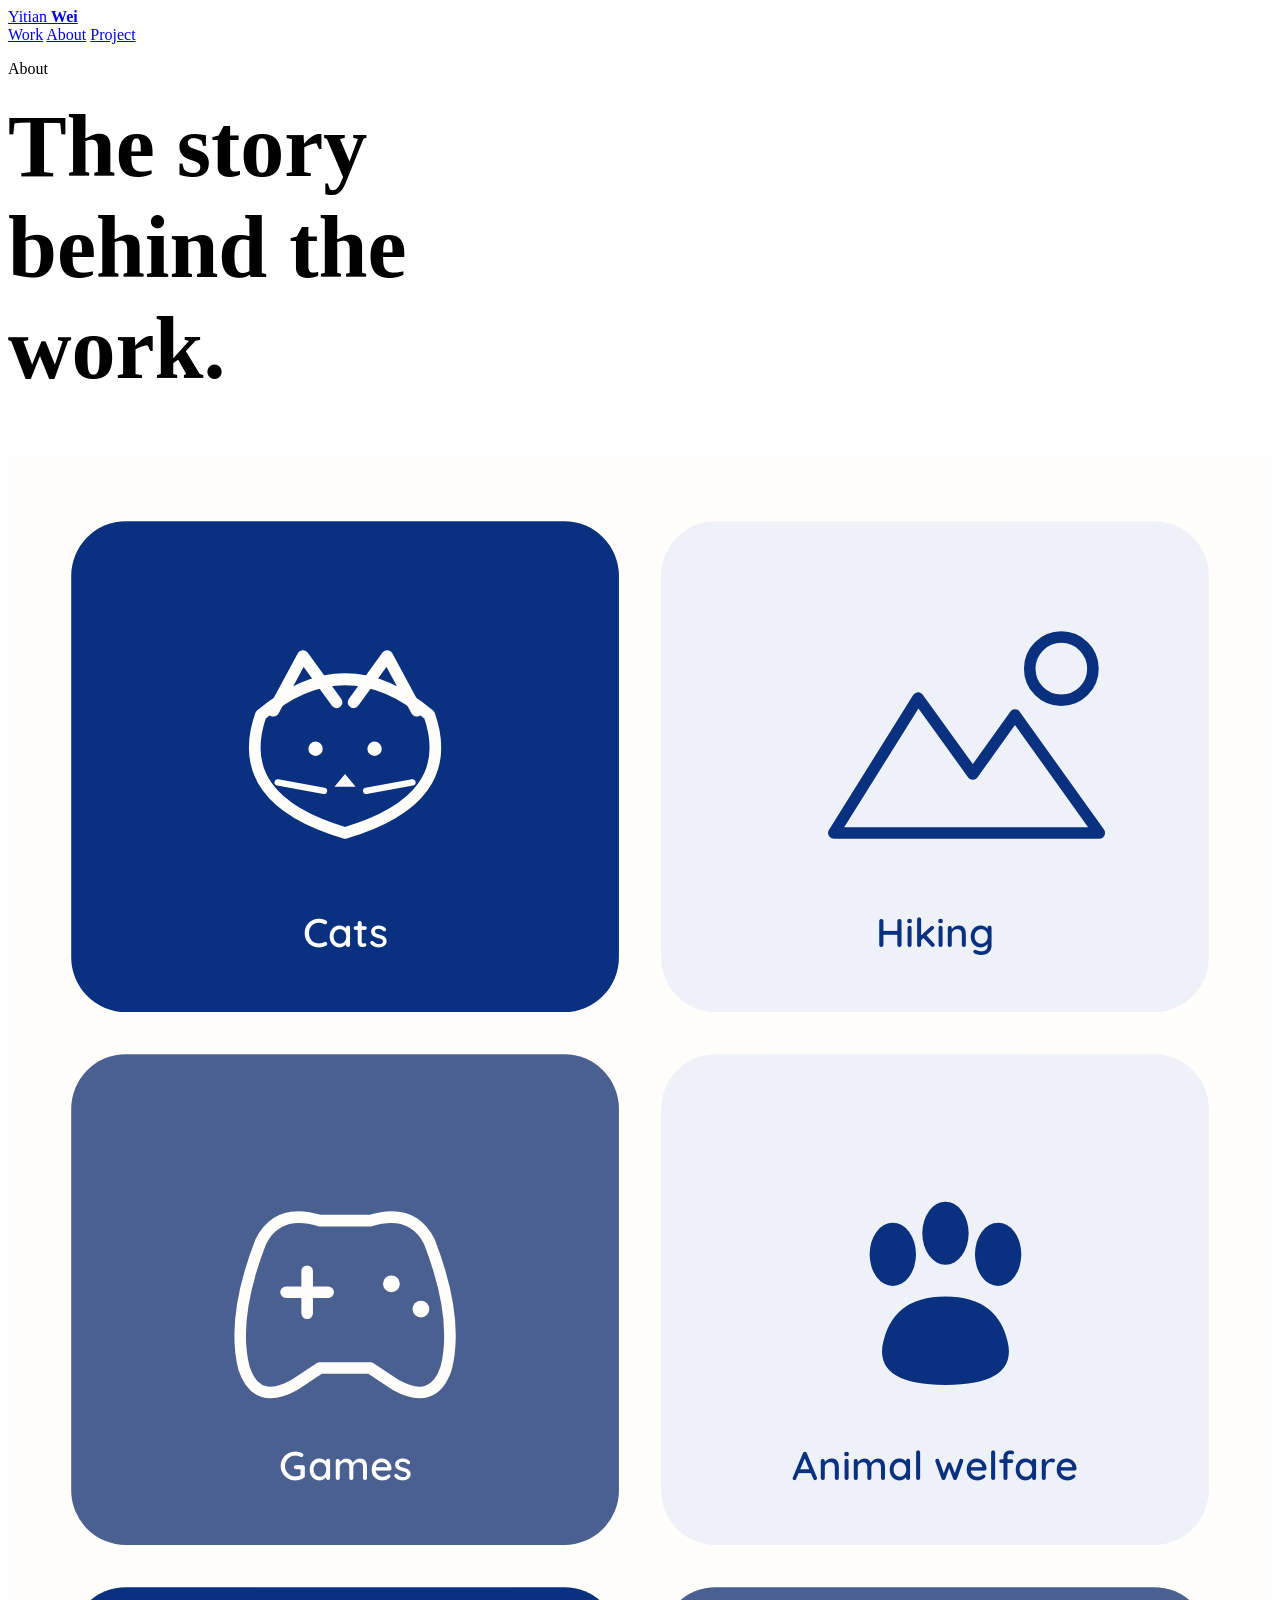
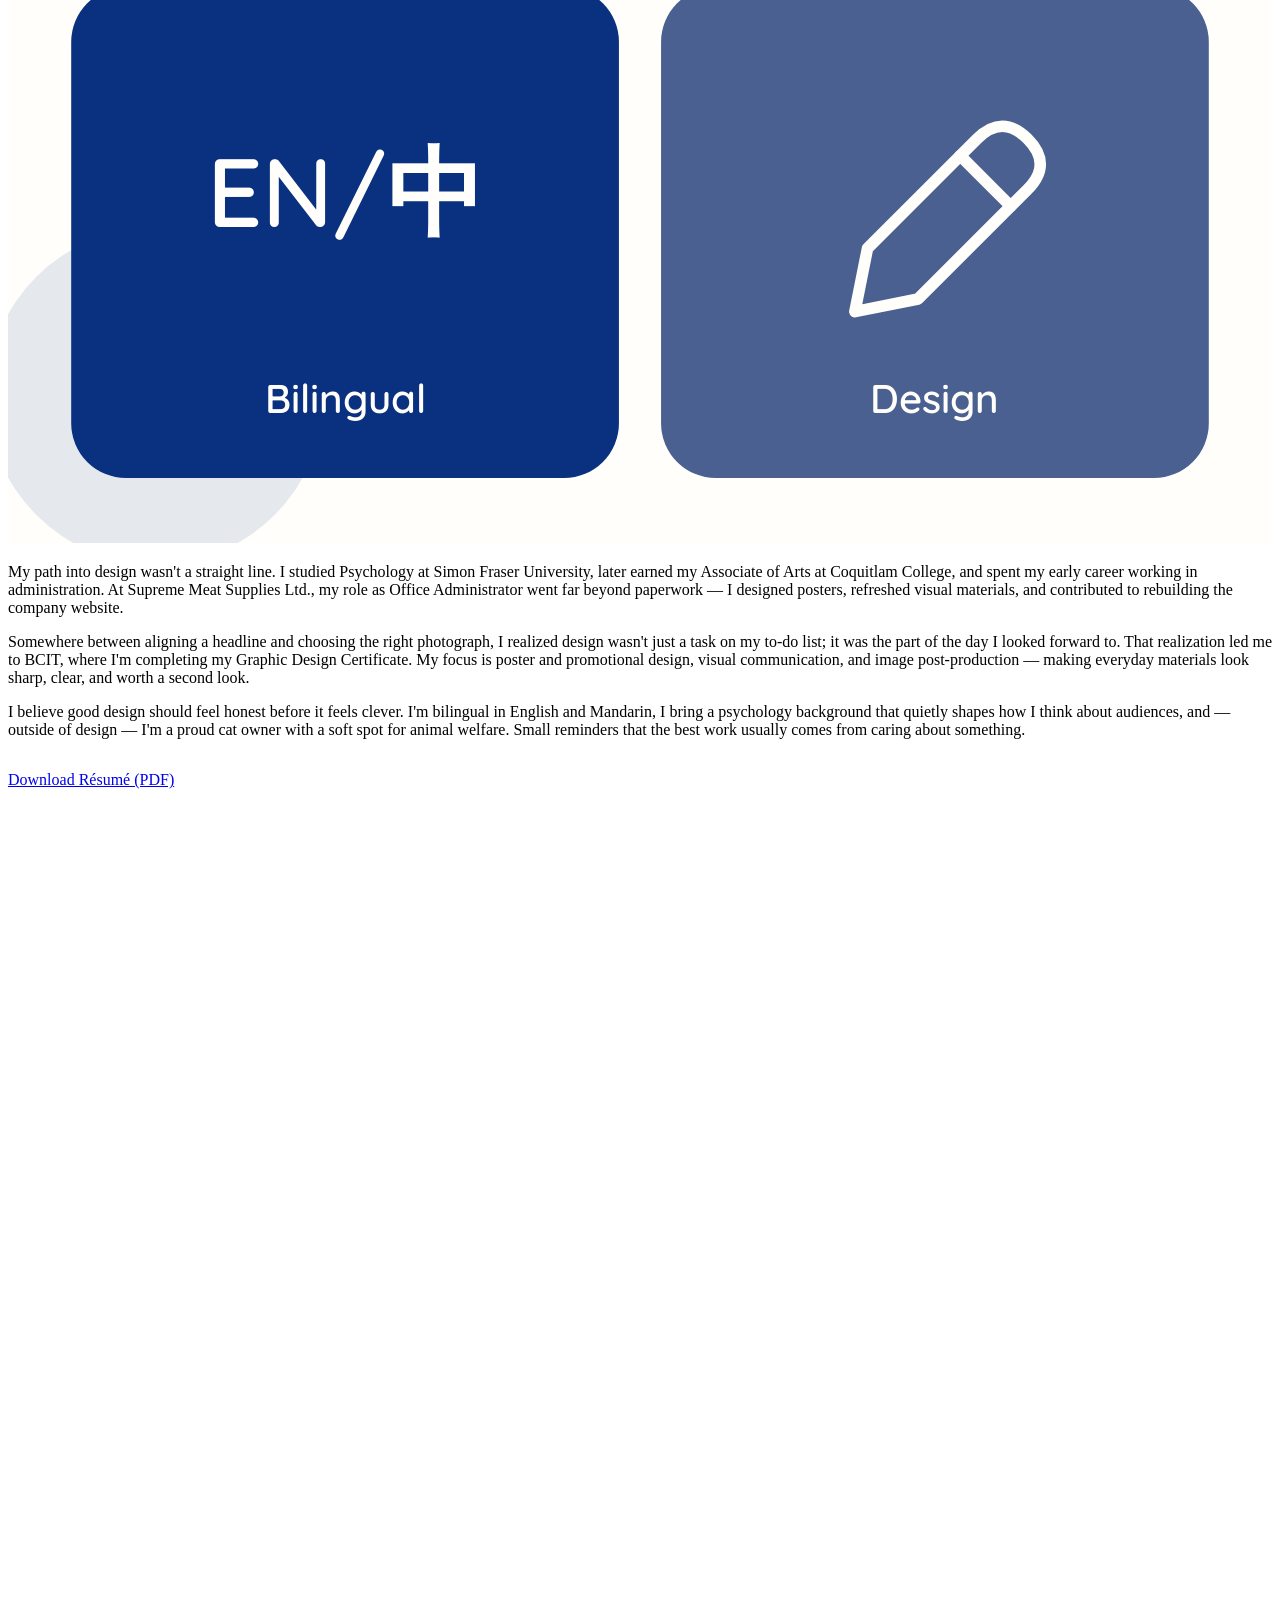
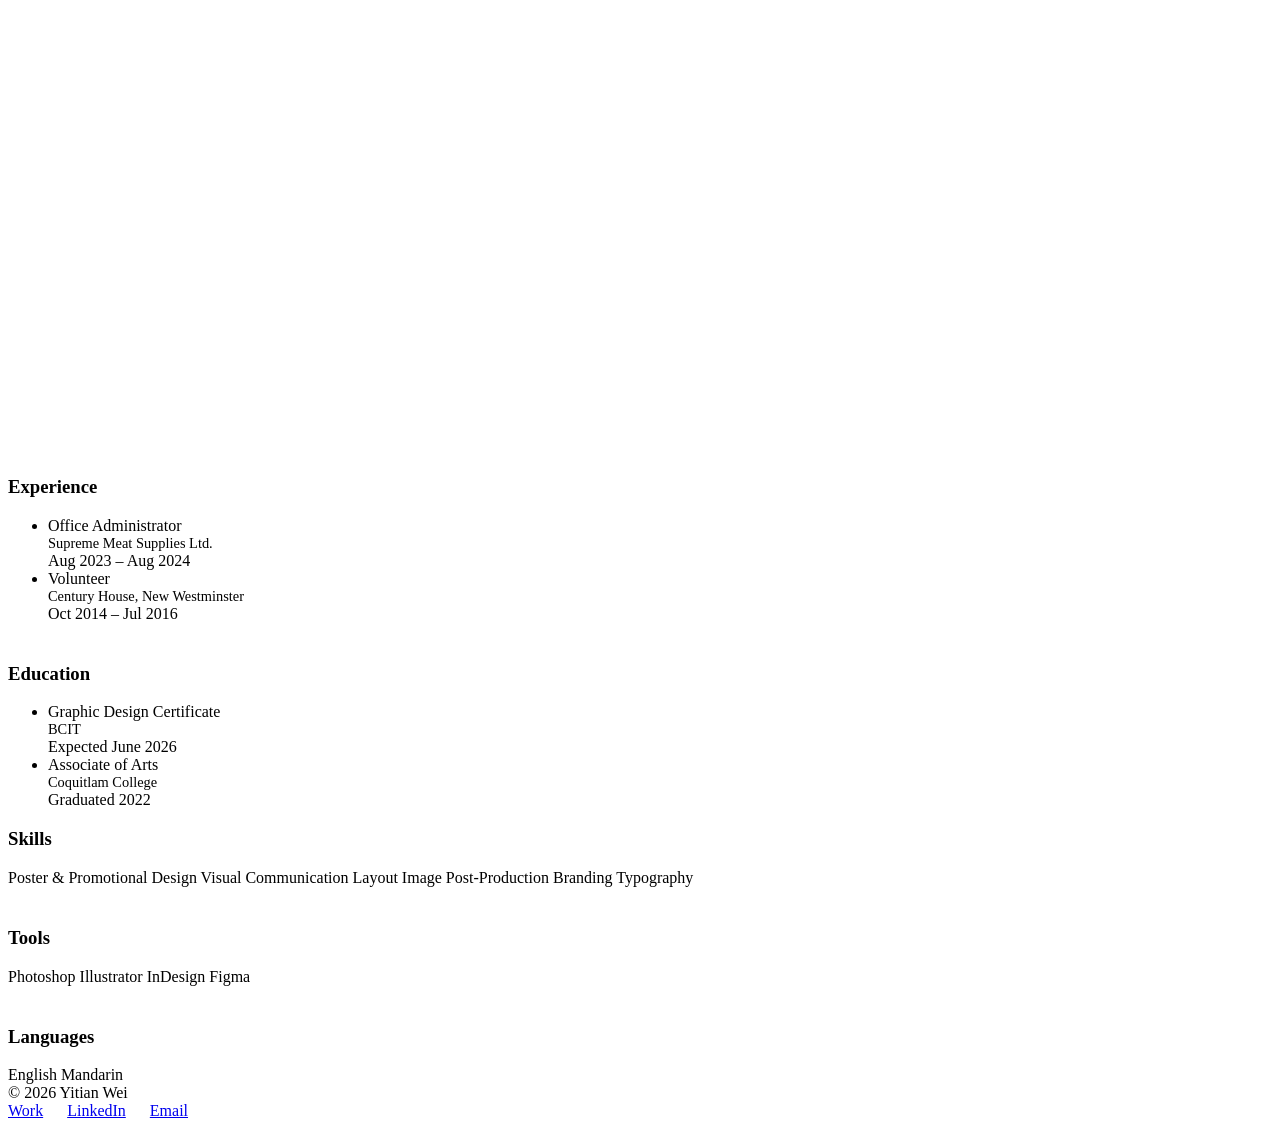
==== about.html @ aaa8920e "Add files via upload" ====
<!DOCTYPE html>
<html lang="en">
<head>
  <meta charset="UTF-8" />
  <meta name="viewport" content="width=device-width, initial-scale=1.0" />
  <title>About — Yitian Wei</title>
  <meta name="description" content="The story behind the work: Yitian Wei's path from administration into graphic design." />
  <link rel="preconnect" href="https://fonts.googleapis.com" />
  <link rel="preconnect" href="https://fonts.gstatic.com" crossorigin />
  <link href="https://fonts.googleapis.com/css2?family=Quicksand:wght@300;400;500;600;700&display=swap" rel="stylesheet" />
  <link rel="stylesheet" href="css/styles.css" />
</head>
<body>
  <div class="blob blob--1"></div>
  <div class="blob blob--2"></div>

  <!-- NAV -->
  <nav class="nav">
    <div class="nav__inner">
      <a class="nav__logo" href="index.html">Yitian <b>Wei</b></a>
      <div class="nav__links">
        <a href="index.html">Work</a>
        <a href="about.html" aria-current="page">About</a>
        <a href="work-personal-identity.html">Project</a>
      </div>
    </div>
  </nav>

  <!-- INTRO -->
  <header class="section wrap" style="padding-bottom:0;">
    <p class="eyebrow reveal d1">About</p>
    <h1 class="reveal d2" style="font-size:clamp(2.6rem,7vw,5.5rem); margin-top:18px; max-width:14ch;">The story behind the work.</h1>
  </header>

  <!-- BODY -->
  <section class="section wrap">
    <div class="about-grid">

      <!-- PORTRAIT → on-brand "interests" collage (no photo) -->
      <div class="portrait reveal d2" style="background:var(--paper-2);">
        <svg viewBox="0 0 600 800" width="100%" height="100%" preserveAspectRatio="xMidYMid slice" xmlns="http://www.w3.org/2000/svg" role="img" aria-label="A few things I love: cats, hiking, games, animal welfare, bilingual, design">
          <defs>
            <style>
              .lbl { font-family:'Quicksand',sans-serif; font-weight:600; font-size:19px; }
              .ic  { fill:none; stroke-width:5.5; stroke-linecap:round; stroke-linejoin:round; }
            </style>
          </defs>
          <rect width="600" height="800" fill="#FFFEFA"/>
          <!-- soft brand blobs -->
          <path d="M520 70 q70 30 30 90 q-50 50 -90 10 q-40 -60 60 -100 z" fill="#496091" opacity="0.16"/>
          <circle cx="70" cy="730" r="80" fill="#093180" opacity="0.10"/>

          <!-- A · Cat (cobalt) -->
          <rect x="30" y="30" width="260" height="233" rx="26" fill="#093180"/>
          <g stroke="#FFFEFA" class="ic">
            <path d="M126 120 l14 -26 l16 22"/>
            <path d="M194 120 l-14 -26 l-16 22"/>
            <path d="M120 122 q40 -34 80 0 q14 40 -40 56 q-54 -16 -40 -56 z"/>
          </g>
          <circle cx="146" cy="138" r="3.4" fill="#FFFEFA"/><circle cx="174" cy="138" r="3.4" fill="#FFFEFA"/>
          <path d="M160 150 l-5 6 h10 z" fill="#FFFEFA"/>
          <g stroke="#FFFEFA" stroke-width="3" stroke-linecap="round"><path d="M150 158 l-22 -4"/><path d="M170 158 l22 -4"/></g>
          <text x="160" y="232" text-anchor="middle" class="lbl" fill="#FFFEFA">Cats</text>

          <!-- B · Hiking (light) -->
          <rect x="310" y="30" width="260" height="233" rx="26" fill="#EEF1F8"/>
          <circle cx="500" cy="100" r="15" stroke="#093180" class="ic"/>
          <path d="M392 178 l40 -64 l26 36 l20 -28 l40 56 z" stroke="#093180" class="ic"/>
          <text x="440" y="232" text-anchor="middle" class="lbl" fill="#093180">Hiking</text>

          <!-- C · Games (muted) -->
          <rect x="30" y="283" width="260" height="233" rx="26" fill="#496091"/>
          <g stroke="#FFFEFA" class="ic">
            <path d="M120 372 q-14 36 -8 60 q6 18 24 8 l12 -8 h24 l12 8 q18 10 24 -8 q6 -24 -8 -60 q-8 -16 -28 -10 h-24 q-20 -6 -28 10 z"/>
            <path d="M132 396 h20 M142 386 v20"/>
          </g>
          <circle cx="182" cy="392" r="4" fill="#FFFEFA"/><circle cx="196" cy="404" r="4" fill="#FFFEFA"/>
          <text x="160" y="485" text-anchor="middle" class="lbl" fill="#FFFEFA">Games</text>

          <!-- D · Animal welfare paw (light) -->
          <rect x="310" y="283" width="260" height="233" rx="26" fill="#EEF1F8"/>
          <g fill="#093180">
            <ellipse cx="420" cy="378" rx="11" ry="15"/><ellipse cx="445" cy="368" rx="11" ry="15"/>
            <ellipse cx="470" cy="378" rx="11" ry="15"/>
            <path d="M445 398 q-26 0 -30 24 q-2 18 30 18 q32 0 30 -18 q-4 -24 -30 -24 z"/>
          </g>
          <text x="440" y="485" text-anchor="middle" class="lbl" fill="#093180">Animal welfare</text>

          <!-- E · Bilingual (cobalt) -->
          <rect x="30" y="536" width="260" height="233" rx="26" fill="#093180"/>
          <text x="160" y="650" text-anchor="middle" font-family="Quicksand,sans-serif" font-weight="600" font-size="46" fill="#FFFEFA">EN/中</text>
          <text x="160" y="738" text-anchor="middle" class="lbl" fill="#FFFEFA">Bilingual</text>

          <!-- F · Design (muted) -->
          <rect x="310" y="536" width="260" height="233" rx="26" fill="#496091"/>
          <g stroke="#FFFEFA" class="ic">
            <path d="M408 660 l52 -52 q12 -12 24 0 q12 12 0 24 l-52 52 l-30 6 z"/>
            <path d="M452 616 l24 24"/>
          </g>
          <text x="440" y="738" text-anchor="middle" class="lbl" fill="#FFFEFA">Design</text>
        </svg>
      </div>

      <!-- PROSE -->
      <div class="prose lead reveal d3">
        <p>
          My path into design wasn't a straight line. I studied Psychology at Simon Fraser
          University, later earned my Associate of Arts at Coquitlam College, and spent my
          early career working in administration. At Supreme Meat Supplies Ltd., my role as
          Office Administrator went far beyond paperwork — I designed posters, refreshed
          visual materials, and contributed to rebuilding the company website.
        </p>
        <p>
          Somewhere between aligning a headline and choosing the right photograph, I realized
          design wasn't just a task on my to-do list; it was the part of the day I looked
          forward to. That realization led me to BCIT, where I'm completing my Graphic Design
          Certificate. My focus is poster and promotional design, visual communication, and
          image post-production — making everyday materials look sharp, clear, and worth a
          second look.
        </p>
        <p>
          I believe good design should feel honest before it feels clever. I'm bilingual in
          English and Mandarin, I bring a psychology background that quietly shapes how I think
          about audiences, and — outside of design — I'm a proud cat owner with a soft spot for
          animal welfare. Small reminders that the best work usually comes from caring about
          something.
        </p>
        <p style="margin-top:2em;">
          <a class="btn" href="Yitian_Wei_GraphicDesigner_2026.pdf" download>
            Download Résumé (PDF)
            <svg viewBox="0 0 24 24" fill="none" stroke-width="1.6"><path d="M12 3v12m0 0 4-4m-4 4-4-4M5 21h14"/></svg>
          </a>
        </p>
      </div>
    </div>

    <!-- FACTS -->
    <div class="facts">
      <div class="reveal d3">
        <h3>Experience</h3>
        <ul>
          <li>
            <div class="role">Office Administrator</div>
            <div class="muted" style="font-size:0.9rem;">Supreme Meat Supplies Ltd.</div>
            <div class="when">Aug 2023 – Aug 2024</div>
          </li>
          <li>
            <div class="role">Volunteer</div>
            <div class="muted" style="font-size:0.9rem;">Century House, New Westminster</div>
            <div class="when">Oct 2014 – Jul 2016</div>
          </li>
        </ul>

        <h3 style="margin-top:40px;">Education</h3>
        <ul>
          <li>
            <div class="role">Graphic Design Certificate</div>
            <div class="muted" style="font-size:0.9rem;">BCIT</div>
            <div class="when">Expected June 2026</div>
          </li>
          <li>
            <div class="role">Associate of Arts</div>
            <div class="muted" style="font-size:0.9rem;">Coquitlam College</div>
            <div class="when">Graduated 2022</div>
          </li>
        </ul>
      </div>

      <div class="reveal d4">
        <h3>Skills</h3>
        <div class="skills-tags">
          <span>Poster &amp; Promotional Design</span>
          <span>Visual Communication</span>
          <span>Layout</span>
          <span>Image Post-Production</span>
          <span>Branding</span>
          <span>Typography</span>
        </div>

        <h3 style="margin-top:40px;">Tools</h3>
        <div class="skills-tags">
          <span>Photoshop</span>
          <span>Illustrator</span>
          <span>InDesign</span>
          <span>Figma</span>
        </div>

        <h3 style="margin-top:40px;">Languages</h3>
        <div class="skills-tags">
          <span>English</span>
          <span>Mandarin</span>
        </div>
      </div>
    </div>
  </section>

  <!-- FOOTER -->
  <footer class="footer">
    <div class="footer__inner">
      <span class="copy">© 2026 Yitian Wei</span>
      <div style="display:flex; gap:24px;">
        <a href="index.html">Work</a>
        <a href="https://www.linkedin.com/in/yitianw/" target="_blank" rel="noopener">LinkedIn</a>
        <a href="mailto:yitianweibiz@gmail.com">Email</a>
      </div>
    </div>
  </footer>

</body>
</html>
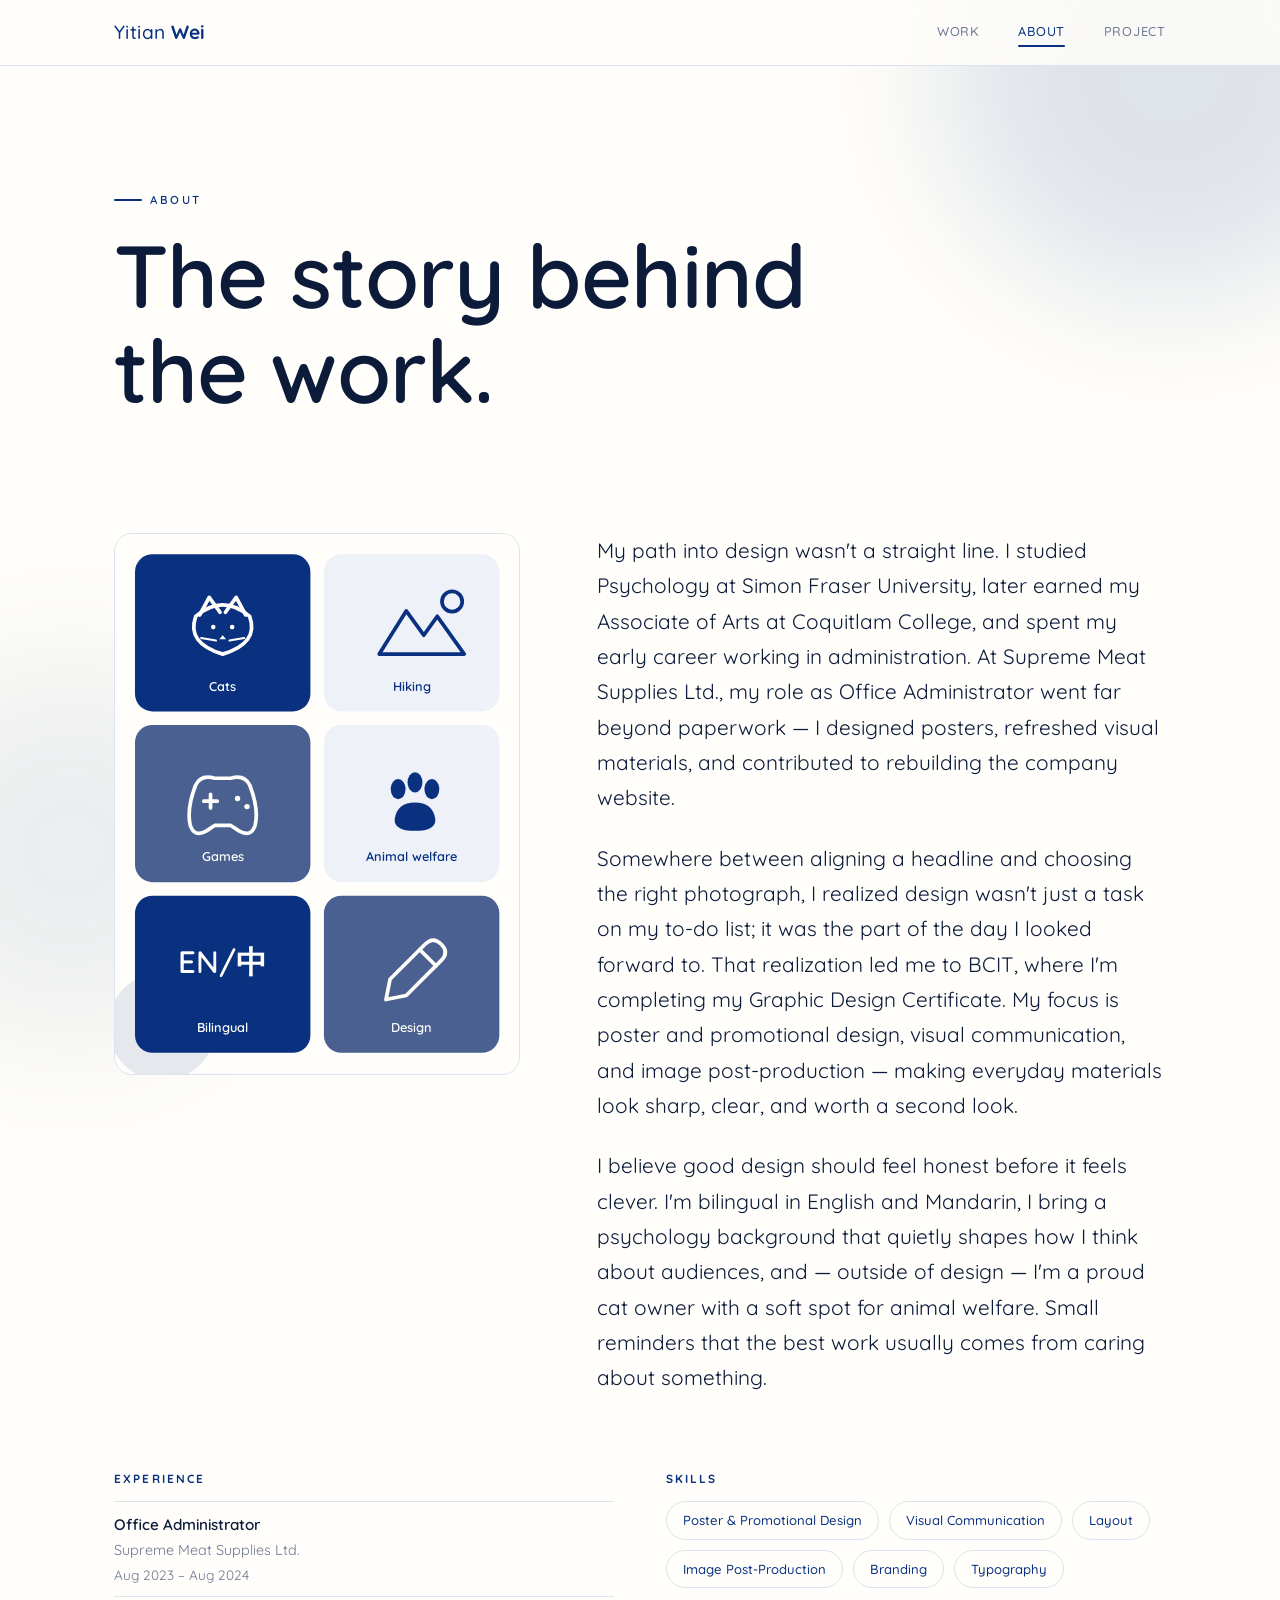
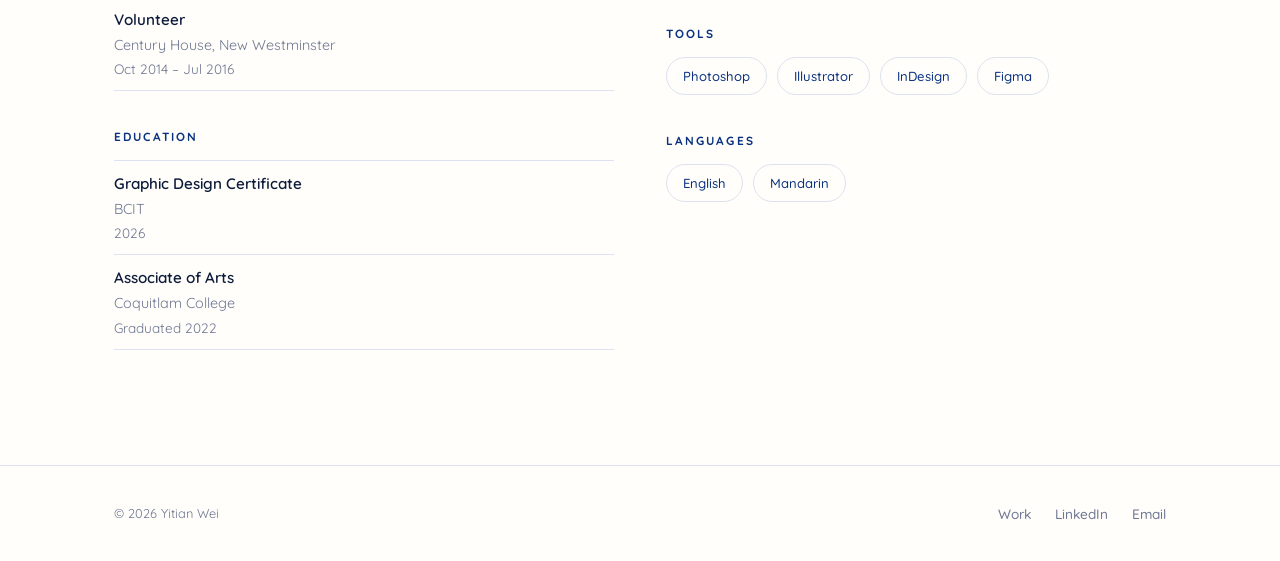
==== commit 21ce2c55: "Add files via upload" ====
--- a/about.html
+++ b/about.html
@@ -125,12 +125,6 @@
           animal welfare. Small reminders that the best work usually comes from caring about
           something.
         </p>
-        <p style="margin-top:2em;">
-          <a class="btn" href="Yitian_Wei_GraphicDesigner_2026.pdf" download>
-            Download Résumé (PDF)
-            <svg viewBox="0 0 24 24" fill="none" stroke-width="1.6"><path d="M12 3v12m0 0 4-4m-4 4-4-4M5 21h14"/></svg>
-          </a>
-        </p>
       </div>
     </div>
 
@@ -156,7 +150,7 @@
           <li>
             <div class="role">Graphic Design Certificate</div>
             <div class="muted" style="font-size:0.9rem;">BCIT</div>
-            <div class="when">Expected June 2026</div>
+            <div class="when">2026</div>
           </li>
           <li>
             <div class="role">Associate of Arts</div>
--- a/css/styles.css
+++ b/css/styles.css
@@ -0,0 +1,221 @@
+/* =========================================================
+   YITIAN WEI — PORTFOLIO
+   Brand system: cobalt blue · off-white · Quicksand
+   Calm · warm · clear · genuine
+   ---------------------------------------------------------
+   Brand palette (from the Personal Identity project):
+     Cobalt  #093180   Muted blue #496091   Off-white #FFFEFA
+   ========================================================= */
+
+:root {
+  --paper:    #FFFEFA;   /* off-white background (brand)     */
+  --paper-2:  #EEF1F8;   /* panels / cards (cool tint)       */
+  --ink:      #0C1B3A;   /* primary text (deep navy)         */
+  --ink-soft: #6E7793;   /* secondary text (muted blue-grey) */
+  --line:     #DCE2EE;   /* hairline rules                   */
+  --accent:   #093180;   /* cobalt blue — brand primary      */
+  --accent-2: #496091;   /* muted blue — brand secondary     */
+
+  --maxw: 1180px;
+  --gutter: clamp(20px, 5vw, 64px);
+  --radius: 18px;
+
+  --display: "Quicksand", system-ui, sans-serif;
+  --body: "Quicksand", system-ui, sans-serif;
+
+  --ease: cubic-bezier(0.22, 1, 0.36, 1);
+}
+
+/* ----------  RESET  ---------- */
+*, *::before, *::after { box-sizing: border-box; margin: 0; padding: 0; }
+html { scroll-behavior: smooth; -webkit-font-smoothing: antialiased; }
+body {
+  background: var(--paper);
+  color: var(--ink);
+  font-family: var(--body);
+  font-size: 17px;
+  line-height: 1.7;
+  font-weight: 400;
+  overflow-x: hidden;
+}
+img { display: block; max-width: 100%; }
+a { color: inherit; text-decoration: none; }
+
+/* soft brand blobs — rounded organic shapes, very subtle */
+.blob { position: fixed; border-radius: 50%; filter: blur(70px); opacity: 0.13; z-index: 0; pointer-events: none; }
+.blob--1 { width: 460px; height: 460px; background: var(--accent); top: -160px; right: -120px; }
+.blob--2 { width: 380px; height: 380px; background: var(--accent-2); bottom: -140px; left: -120px; opacity: 0.10; }
+
+/* ----------  LAYOUT  ---------- */
+.wrap { max-width: var(--maxw); margin: 0 auto; padding-inline: var(--gutter); position: relative; z-index: 2; }
+.section { padding-block: clamp(56px, 9vw, 130px); position: relative; z-index: 2; }
+
+/* ----------  TYPE  ---------- */
+h1, h2, h3 { font-family: var(--display); font-weight: 600; line-height: 1.08; letter-spacing: -0.01em; }
+.eyebrow {
+  font-family: var(--body); font-weight: 600;
+  font-size: 0.72rem; letter-spacing: 0.22em; text-transform: uppercase;
+  color: var(--accent); display: inline-flex; align-items: center; gap: 0.7em;
+}
+.eyebrow::before { content: ""; width: 28px; height: 2px; border-radius: 2px; background: var(--accent); display: inline-block; }
+.lead { font-size: clamp(1.05rem, 1.8vw, 1.3rem); font-weight: 400; color: var(--ink); }
+.muted { color: var(--ink-soft); }
+
+/* ----------  NAV  ---------- */
+.nav {
+  position: sticky; top: 0; z-index: 50;
+  background: color-mix(in srgb, var(--paper) 82%, transparent);
+  backdrop-filter: blur(10px);
+  border-bottom: 1px solid var(--line);
+}
+.nav__inner { max-width: var(--maxw); margin: 0 auto; padding: 16px var(--gutter); display: flex; align-items: center; justify-content: space-between; }
+.nav__logo { font-family: var(--display); font-size: 1.2rem; font-weight: 500; letter-spacing: 0.02em; color: var(--accent); }
+.nav__logo b { font-weight: 700; }
+.nav__links { display: flex; gap: clamp(18px, 3vw, 40px); align-items: center; }
+.nav__links a {
+  font-size: 0.8rem; font-weight: 500; letter-spacing: 0.06em; text-transform: uppercase;
+  position: relative; padding-block: 4px; color: var(--ink-soft); transition: color 0.3s var(--ease);
+}
+.nav__links a::after { content: ""; position: absolute; left: 0; bottom: 0; width: 100%; height: 2px; border-radius: 2px; background: var(--accent); transform: scaleX(0); transform-origin: right; transition: transform 0.35s var(--ease); }
+.nav__links a:hover, .nav__links a[aria-current="page"] { color: var(--accent); }
+.nav__links a:hover::after, .nav__links a[aria-current="page"]::after { transform: scaleX(1); transform-origin: left; }
+
+/* ----------  HERO  ---------- */
+.hero { padding-top: clamp(50px, 8vw, 96px); padding-bottom: clamp(40px, 6vw, 80px); position: relative; z-index: 2; }
+.hero__name { font-size: clamp(3.2rem, 12vw, 10rem); font-weight: 600; letter-spacing: -0.03em; line-height: 0.92; color: var(--ink); }
+.hero__name .it { color: var(--accent); font-weight: 500; }
+.hero__row { display: flex; flex-wrap: wrap; gap: clamp(24px, 5vw, 80px); align-items: flex-end; margin-top: clamp(24px, 4vw, 48px); }
+.hero__headline { font-size: clamp(1.4rem, 2.6vw, 2.1rem); font-family: var(--display); font-weight: 500; max-width: 18ch; line-height: 1.2; color: var(--accent); }
+.hero__intro { max-width: 44ch; color: var(--ink-soft); }
+
+/* ----------  WORKS GRID  ---------- */
+.works { display: grid; grid-template-columns: repeat(12, 1fr); gap: clamp(20px, 3vw, 40px); }
+.work { grid-column: span 6; display: block; position: relative; }
+.work--wide { grid-column: span 12; }
+.work__thumb { position: relative; overflow: hidden; background: var(--paper-2); aspect-ratio: 4 / 3; border: 1px solid var(--line); border-radius: var(--radius); }
+.work--wide .work__thumb { aspect-ratio: 16 / 7; }
+.work__thumb img { width: 100%; height: 100%; object-fit: cover; transition: transform 0.7s var(--ease); }
+.work:hover .work__thumb img { transform: scale(1.04); }
+.work__meta { display: flex; justify-content: space-between; align-items: baseline; margin-top: 16px; gap: 16px; }
+.work__title { font-family: var(--display); font-size: 1.4rem; font-weight: 600; color: var(--ink); }
+.work__tag { font-size: 0.72rem; letter-spacing: 0.14em; text-transform: uppercase; color: var(--accent); white-space: nowrap; font-weight: 600; }
+.work__desc { color: var(--ink-soft); font-size: 0.95rem; margin-top: 6px; max-width: 52ch; }
+.work__arrow { display: inline-block; transition: transform 0.4s var(--ease); color: var(--accent); }
+.work:hover .work__arrow { transform: translate(4px, -4px); }
+
+/* placeholder block */
+.ph {
+  position: absolute; inset: 0; display: flex; flex-direction: column; align-items: center; justify-content: center;
+  gap: 6px; text-align: center; padding: 24px;
+  background: repeating-linear-gradient(45deg, transparent, transparent 11px, color-mix(in srgb, var(--accent) 5%, transparent) 11px, color-mix(in srgb, var(--accent) 5%, transparent) 12px), var(--paper-2);
+  color: var(--ink-soft);
+}
+.ph span { font-size: 0.7rem; letter-spacing: 0.14em; text-transform: uppercase; font-weight: 600; }
+.ph code { font-family: ui-monospace, "SF Mono", Menlo, monospace; font-size: 0.72rem; color: var(--accent); }
+.ph svg { width: 30px; height: 30px; stroke: var(--accent); opacity: 0.55; }
+
+/* ----------  ABOUT  ---------- */
+.about-grid { display: grid; grid-template-columns: 1fr 1.4fr; gap: clamp(32px, 6vw, 90px); align-items: start; }
+.portrait { position: relative; aspect-ratio: 3 / 4; border: 1px solid var(--line); border-radius: var(--radius); background: var(--paper-2); overflow: hidden; }
+.portrait img { width: 100%; height: 100%; object-fit: cover; }
+.prose p { margin-bottom: 1.2em; }
+.prose p:last-child { margin-bottom: 0; }
+
+.facts { margin-top: clamp(40px, 6vw, 80px); display: grid; grid-template-columns: repeat(2, 1fr); gap: clamp(28px, 4vw, 56px); }
+.facts h3 { font-family: var(--body); font-weight: 700; font-size: 0.74rem; letter-spacing: 0.18em; text-transform: uppercase; color: var(--accent); margin-bottom: 16px; }
+.facts ul { list-style: none; }
+.facts li { padding: 10px 0; border-top: 1px solid var(--line); font-size: 0.95rem; }
+.facts li:last-child { border-bottom: 1px solid var(--line); }
+.facts .role { font-weight: 600; }
+.facts .when { color: var(--ink-soft); font-size: 0.85rem; }
+
+.skills-tags { display: flex; flex-wrap: wrap; gap: 10px; }
+.skills-tags span { font-size: 0.82rem; font-weight: 500; padding: 7px 16px; border: 1px solid var(--line); border-radius: 100px; color: var(--accent); background: var(--paper); }
+
+/* ----------  BUTTON  ---------- */
+.btn {
+  display: inline-flex; align-items: center; gap: 12px; font-family: var(--body); font-size: 0.82rem; font-weight: 600;
+  letter-spacing: 0.06em; text-transform: uppercase; padding: 14px 26px; border: 2px solid var(--accent);
+  border-radius: 100px; color: var(--accent); transition: all 0.35s var(--ease);
+}
+.btn:hover { background: var(--accent); color: var(--paper); }
+.btn svg { width: 16px; height: 16px; stroke: currentColor; }
+
+/* ----------  PROJECT (case study)  ---------- */
+.case-hero { padding-top: clamp(40px, 6vw, 80px); }
+.case-hero h1 { font-size: clamp(2.6rem, 7vw, 5.5rem); margin-top: 18px; color: var(--ink); }
+.case-hero .lead { margin-top: 22px; max-width: 52ch; }
+.tagline { font-family: var(--display); font-weight: 600; color: var(--accent); font-size: clamp(1.3rem,2.4vw,1.9rem); margin-top: 26px; }
+
+.case-facts { display: grid; grid-template-columns: repeat(3, 1fr); gap: 28px; margin-top: clamp(36px, 5vw, 64px); padding-top: 30px; border-top: 1px solid var(--line); }
+.case-facts h4 { font-family: var(--body); font-weight: 700; font-size: 0.7rem; letter-spacing: 0.18em; text-transform: uppercase; color: var(--ink-soft); margin-bottom: 10px; }
+.case-facts p { font-size: 0.95rem; }
+
+.case-block { display: grid; grid-template-columns: 1fr 1.6fr; gap: clamp(28px, 5vw, 72px); padding-block: clamp(40px, 6vw, 80px); border-top: 1px solid var(--line); align-items: start; }
+.case-block .num { font-family: var(--display); font-weight: 700; font-size: 2.4rem; color: var(--accent); line-height: 1; }
+.case-block h2 { font-size: clamp(1.6rem, 3vw, 2.3rem); margin-top: 8px; color: var(--ink); }
+.case-block .body p { margin-bottom: 1.1em; }
+.case-block .body p:last-child { margin-bottom: 0; }
+.case-block ul.steps { list-style: none; margin-top: 8px; }
+.case-block ul.steps li { padding: 14px 0; border-top: 1px solid var(--line); display: grid; grid-template-columns: 130px 1fr; gap: 18px; align-items: baseline; }
+.case-block ul.steps li:first-child { border-top: none; padding-top: 0; }
+.case-block ul.steps li b { font-family: var(--display); color: var(--accent); font-weight: 600; font-size: 0.95rem; }
+
+/* swatches */
+.swatches { display: flex; flex-wrap: wrap; gap: 14px; margin-top: 4px; }
+.swatch { border-radius: 14px; overflow: hidden; border: 1px solid var(--line); width: 150px; }
+.swatch .chip { height: 90px; }
+.swatch .info { padding: 10px 12px; font-size: 0.78rem; }
+.swatch .info b { display: block; font-weight: 600; }
+.swatch .info span { color: var(--ink-soft); }
+
+/* brand book gallery — shows full pages at natural ratio */
+.brandbook { display: grid; grid-template-columns: repeat(2, 1fr); gap: clamp(16px, 2.5vw, 26px); margin-top: 18px; }
+.bb { position: relative; border: 1px solid var(--line); border-radius: var(--radius); background: var(--paper-2); overflow: hidden; }
+.bb.full { grid-column: 1 / -1; }
+.bb img { width: 100%; height: auto; display: block; }
+.bb .ph { position: relative; inset: auto; aspect-ratio: 16 / 10; }
+
+/* ----------  CTA / FOOTER  ---------- */
+.endcta { text-align: center; padding-block: clamp(60px, 9vw, 130px); border-top: 1px solid var(--line); }
+.endcta h2 { font-size: clamp(2rem, 5vw, 3.6rem); margin-bottom: 24px; color: var(--ink); }
+.endcta a.big { font-family: var(--display); font-weight: 600; color: var(--accent); border-bottom: 2px solid var(--accent); padding-bottom: 2px; transition: opacity 0.3s; }
+.endcta a.big:hover { opacity: 0.55; }
+
+.footer { border-top: 1px solid var(--line); padding-block: 36px; position: relative; z-index: 2; }
+.footer__inner { max-width: var(--maxw); margin: 0 auto; padding-inline: var(--gutter); display: flex; flex-wrap: wrap; gap: 20px; justify-content: space-between; align-items: center; }
+.footer a { color: var(--ink-soft); font-size: 0.85rem; font-weight: 500; transition: color 0.3s; }
+.footer a:hover { color: var(--accent); }
+.footer .copy { font-size: 0.8rem; color: var(--ink-soft); }
+
+/* ----------  LOAD ANIMATION  ---------- */
+@keyframes rise { from { opacity: 0; transform: translateY(22px); } to { opacity: 1; transform: none; } }
+.reveal { opacity: 0; animation: rise 0.9s var(--ease) forwards; }
+.d1 { animation-delay: 0.05s; } .d2 { animation-delay: 0.15s; } .d3 { animation-delay: 0.25s; }
+.d4 { animation-delay: 0.35s; } .d5 { animation-delay: 0.45s; } .d6 { animation-delay: 0.55s; }
+@media (prefers-reduced-motion: reduce) { .reveal { animation: none; opacity: 1; } }
+
+/* ----------  RESPONSIVE  ---------- */
+@media (max-width: 820px) {
+  .work { grid-column: span 12; }
+  .about-grid { grid-template-columns: 1fr; }
+  .portrait { max-width: 360px; }
+  .case-block { grid-template-columns: 1fr; }
+  .case-facts { grid-template-columns: 1fr; }
+  .facts { grid-template-columns: 1fr; }
+  .brandbook { grid-template-columns: 1fr; }
+  .case-block ul.steps li { grid-template-columns: 1fr; gap: 4px; }
+  .nav__links { gap: 16px; }
+  .nav__links a { font-size: 0.72rem; }
+}
+
+/* ---- lifestyle mockup photos ---- */
+.shot { border-radius:16px; overflow:hidden; box-shadow:0 22px 55px rgba(12,27,58,0.18); }
+.shot img { width:100%; height:auto; display:block; }
+.bb.shot { border:none; background:transparent; }
+.hero-shot { max-width:600px; margin:0 auto; }
+
+/* ---- framed/wall photo mockups (already have their own lighting) ---- */
+.photo { border-radius:14px; overflow:hidden; }
+.photo img { width:100%; height:auto; display:block; }
+.merch-wrap { max-width:760px; margin:0 auto; }
